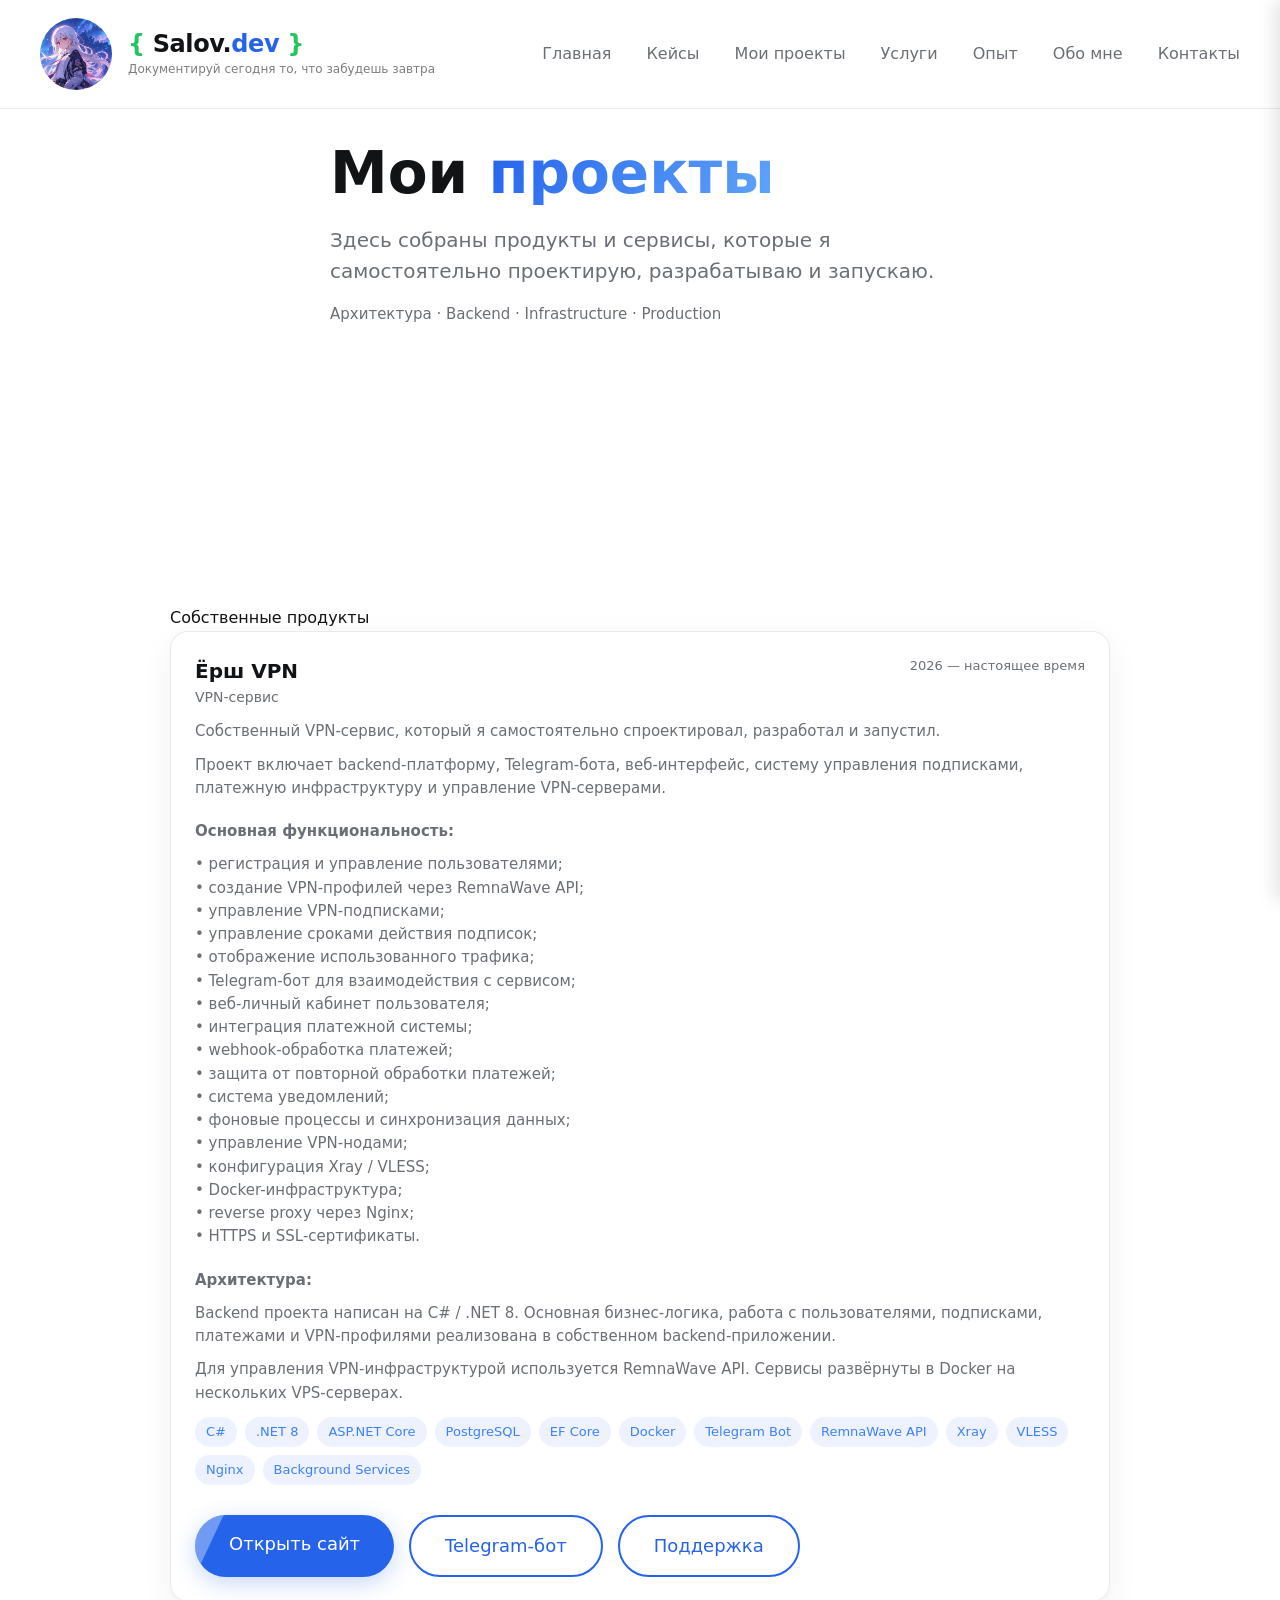
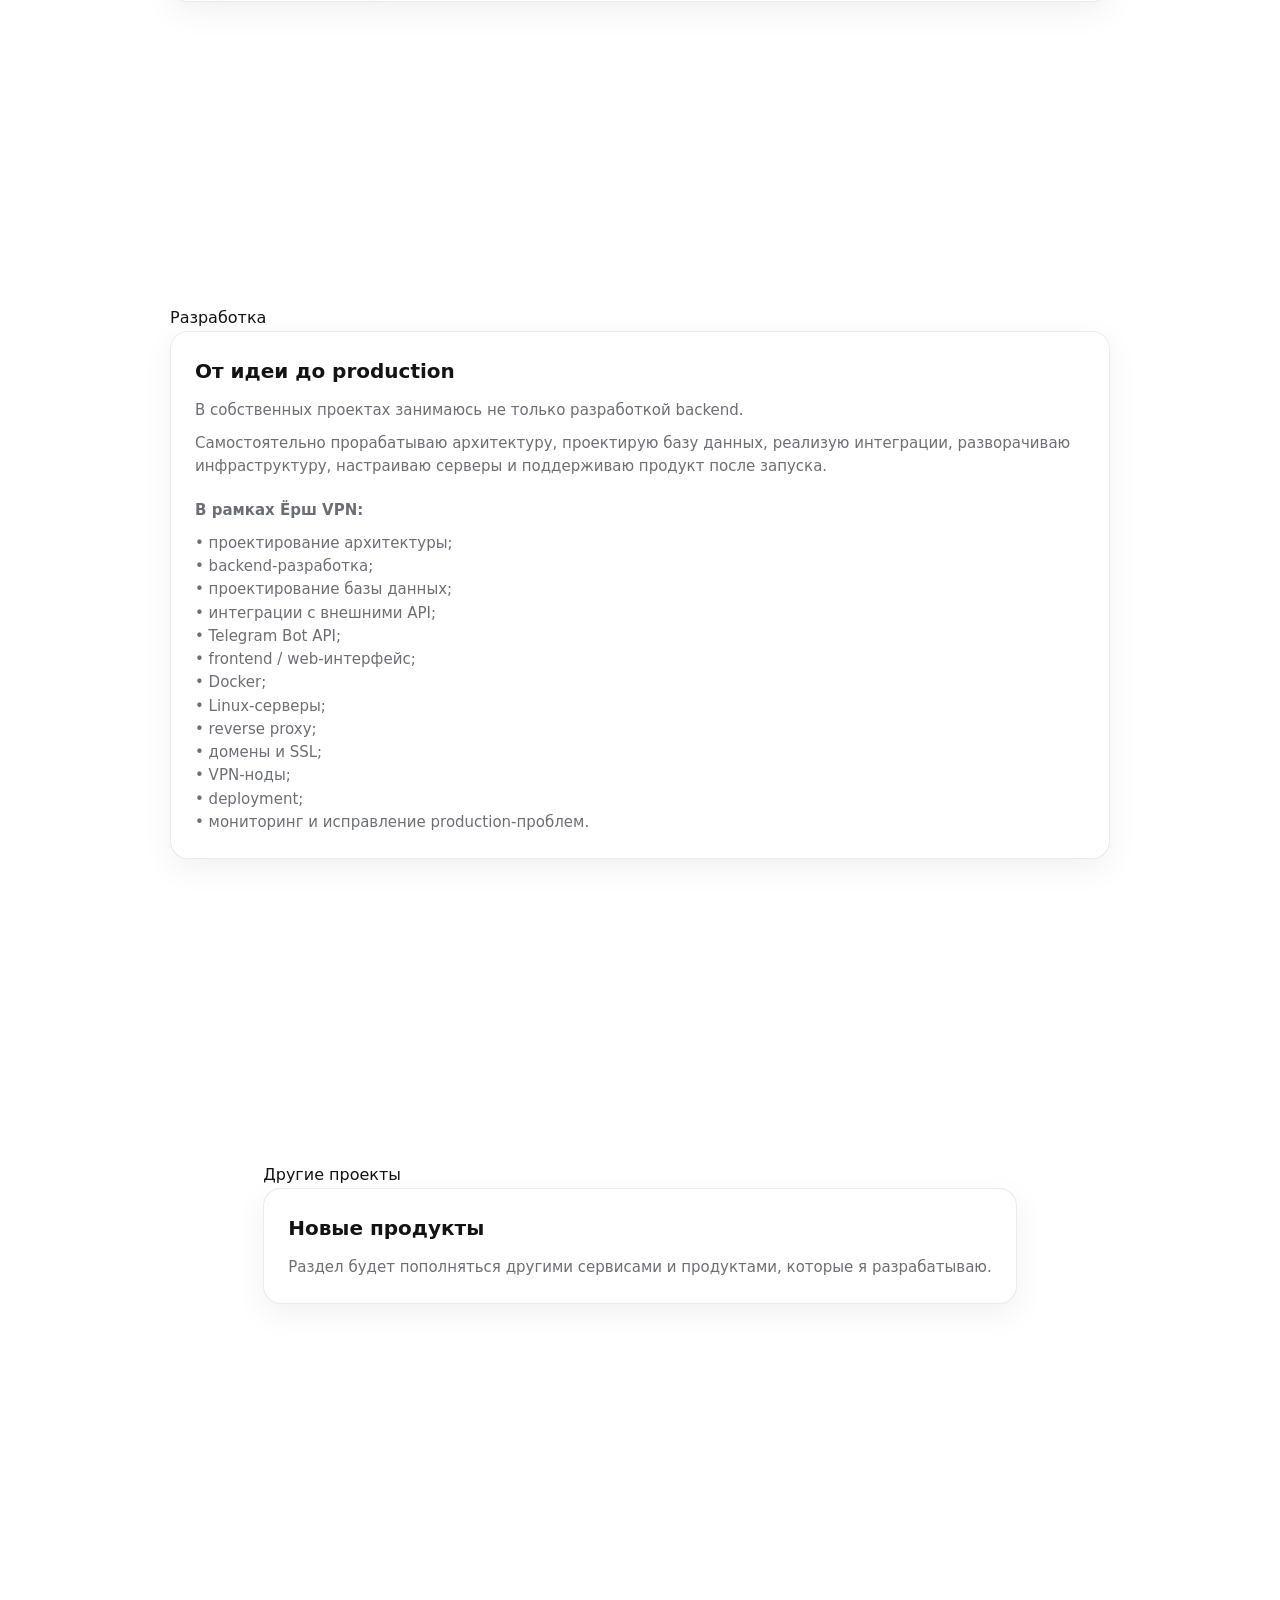
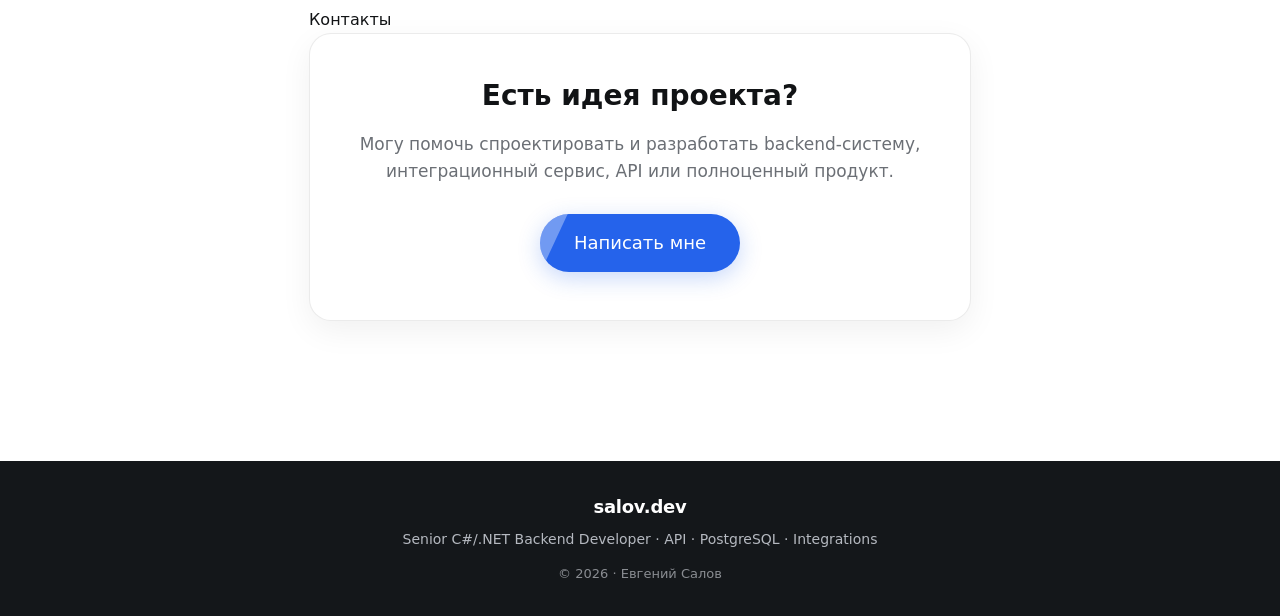
==== projects.html @ 40f36b0e "добавил раздел мои проекты" ====
<!DOCTYPE html>
<html lang="ru">

<head>
    <meta charset="UTF-8">

    <title>Мои проекты — Евгений Салов</title>

    <meta name="viewport"
          content="width=device-width, initial-scale=1">

    <meta name="description"
          content="Собственные проекты Евгения Салова — Senior C#/.NET Backend Developer. Ёрш VPN и другие backend-продукты.">

    <!-- Fonts -->
    <link rel="stylesheet"
          href="https://api.fontshare.com/css?f[]=sohne@1,2,3,4&display=swap">

    <link href="https://fonts.googleapis.com/css2?family=Inter:wght@300;400;500;600&display=swap"
          rel="stylesheet">

    <!-- Existing site styles -->
    <link rel="stylesheet" href="assets/css/style.css">
    <link rel="stylesheet" href="assets/css/logo.css">
</head>

<body>

<header>

    <a href="/" class="brand">

        <img src="assets/img/logo.jpg"
             alt="Salov.dev"
             class="brand-logo">

        <div class="brand-info">

            <span class="brand-name">
                <span class="brand-bracket">{</span>
                Salov.<span class="brand-dev">dev</span>
                <span class="brand-bracket">}</span>
            </span>

            <span class="brand-tagline">
                Документируй сегодня то, что забудешь завтра
            </span>

        </div>

    </a>


    <nav class="nav-desktop">

        <a href="/">Главная</a>

        <a href="/#projects">
            Кейсы
        </a>

        <a href="/projects.html">
            Мои проекты
        </a>

        <a href="/#services">
            Услуги
        </a>

        <a href="/#experience">
            Опыт
        </a>

        <a href="/#about">
            Обо мне
        </a>

        <a href="/#contact">
            Контакты
        </a>

    </nav>


    <div class="burger" id="burger">
        <span></span>
        <span></span>
        <span></span>
    </div>

</header>


<!-- MOBILE MENU -->

<div class="mobile-menu" id="mobileMenu">

    <a href="/">
        Главная
    </a>

    <a href="/#projects">
        Кейсы
    </a>

    <a href="/projects.html">
        Мои проекты
    </a>

    <a href="/#services">
        Услуги
    </a>

    <a href="/#experience">
        Опыт
    </a>

    <a href="/#about">
        Обо мне
    </a>

    <a href="/#contact">
        Контакты
    </a>

</div>

<div class="backdrop" id="backdrop"></div>


<!-- HERO -->

<section class="section">

    <h1>
        Мои
        <span>проекты</span>
    </h1>

    <div class="hero-sub">

        Здесь собраны продукты и сервисы,
        которые я самостоятельно проектирую,
        разрабатываю и запускаю.

    </div>

    <div class="hero-meta">

        Архитектура · Backend · Infrastructure · Production

    </div>

</section>


<!-- PROJECTS -->

<section class="section">

    <div class="section-title">
        Собственные продукты
    </div>


    <!-- YORSH VPN -->

    <div class="card">

        <div class="card-header">

            <div>

                <div class="card-title">
                    Ёрш VPN
                </div>

                <div class="card-subtitle">
                    VPN-сервис
                </div>

            </div>

            <div class="card-meta">
                2026 — настоящее время
            </div>

        </div>


        <div class="card-desc">

            Собственный VPN-сервис,
            который я самостоятельно спроектировал,
            разработал и запустил.

        </div>


        <div class="card-desc"
             style="margin-top: 10px;">

            Проект включает backend-платформу,
            Telegram-бота, веб-интерфейс,
            систему управления подписками,
            платежную инфраструктуру
            и управление VPN-серверами.

        </div>


        <div class="card-desc"
             style="margin-top: 20px;">

            <b>Основная функциональность:</b>

        </div>


        <div class="card-desc"
             style="margin-top: 10px;">

            • регистрация и управление пользователями;<br>

            • создание VPN-профилей через RemnaWave API;<br>

            • управление VPN-подписками;<br>

            • управление сроками действия подписок;<br>

            • отображение использованного трафика;<br>

            • Telegram-бот для взаимодействия с сервисом;<br>

            • веб-личный кабинет пользователя;<br>

            • интеграция платежной системы;<br>

            • webhook-обработка платежей;<br>

            • защита от повторной обработки платежей;<br>

            • система уведомлений;<br>

            • фоновые процессы и синхронизация данных;<br>

            • управление VPN-нодами;<br>

            • конфигурация Xray / VLESS;<br>

            • Docker-инфраструктура;<br>

            • reverse proxy через Nginx;<br>

            • HTTPS и SSL-сертификаты.

        </div>


        <div class="card-desc"
             style="margin-top: 20px;">

            <b>Архитектура:</b>

        </div>


        <div class="card-desc"
             style="margin-top: 10px;">

            Backend проекта написан на C# / .NET 8.

            Основная бизнес-логика,
            работа с пользователями,
            подписками, платежами
            и VPN-профилями реализована
            в собственном backend-приложении.

        </div>


        <div class="card-desc"
             style="margin-top: 10px;">

            Для управления VPN-инфраструктурой
            используется RemnaWave API.

            Сервисы развёрнуты в Docker
            на нескольких VPS-серверах.

        </div>


        <!-- STACK -->

        <div class="tags">

            <div class="tag">
                C#
            </div>

            <div class="tag">
                .NET 8
            </div>

            <div class="tag">
                ASP.NET Core
            </div>

            <div class="tag">
                PostgreSQL
            </div>

            <div class="tag">
                EF Core
            </div>

            <div class="tag">
                Docker
            </div>

            <div class="tag">
                Telegram Bot
            </div>

            <div class="tag">
                RemnaWave API
            </div>

            <div class="tag">
                Xray
            </div>

            <div class="tag">
                VLESS
            </div>

            <div class="tag">
                Nginx
            </div>

            <div class="tag">
                Background Services
            </div>

        </div>


        <!-- LINKS -->

        <div style="
            display: flex;
            gap: 15px;
            flex-wrap: wrap;
            margin-top: 30px;
        ">

            <a href="https://yorshvpn.ru"
               target="_blank"
               rel="noopener noreferrer"
               class="animated-btn">

                Открыть сайт

            </a>


            <a href="https://t.me/yorshvpn_bot"
               target="_blank"
               rel="noopener noreferrer"
               class="btn-outline">

                Telegram-бот

            </a>


            <a href="https://t.me/yorshvpnSupport"
               target="_blank"
               rel="noopener noreferrer"
               class="btn-outline">

                Поддержка

            </a>

        </div>

    </div>

</section>


<!-- DEVELOPMENT -->

<section class="section">

    <div class="section-title">
        Разработка
    </div>


    <div class="card">

        <div class="card-title">
            От идеи до production
        </div>


        <div class="card-desc">

            В собственных проектах занимаюсь
            не только разработкой backend.

        </div>


        <div class="card-desc"
             style="margin-top: 10px;">

            Самостоятельно прорабатываю архитектуру,
            проектирую базу данных,
            реализую интеграции,
            разворачиваю инфраструктуру,
            настраиваю серверы
            и поддерживаю продукт после запуска.

        </div>


        <div class="card-desc"
             style="margin-top: 20px;">

            <b>В рамках Ёрш VPN:</b>

        </div>


        <div class="card-desc"
             style="margin-top: 10px;">

            • проектирование архитектуры;<br>

            • backend-разработка;<br>

            • проектирование базы данных;<br>

            • интеграции с внешними API;<br>

            • Telegram Bot API;<br>

            • frontend / web-интерфейс;<br>

            • Docker;<br>

            • Linux-серверы;<br>

            • reverse proxy;<br>

            • домены и SSL;<br>

            • VPN-ноды;<br>

            • deployment;<br>

            • мониторинг и исправление production-проблем.

        </div>

    </div>

</section>


<!-- OTHER PROJECTS -->

<section class="section">

    <div class="section-title">
        Другие проекты
    </div>


    <div class="card">

        <div class="card-title">
            Новые продукты
        </div>


        <div class="card-desc">

            Раздел будет пополняться другими
            сервисами и продуктами,
            которые я разрабатываю.

        </div>

    </div>

</section>


<!-- CONTACT -->

<section class="section">

    <div class="section-title">
        Контакты
    </div>


    <div class="contact-card">

        <h2 class="contact-title">
            Есть идея проекта?
        </h2>


        <p class="contact-text">

            Могу помочь спроектировать
            и разработать backend-систему,
            интеграционный сервис,
            API или полноценный продукт.

        </p>


        <a href="https://t.me/salov_ev"
           target="_blank"
           rel="noopener noreferrer"
           class="contact-btn animated-btn">

            Написать мне

        </a>

    </div>

</section>


<!-- FOOTER -->

<footer class="footer">

    <div class="footer-inner">

        <div class="footer-logo">
            salov.dev
        </div>


        <div class="footer-sub">

            Senior C#/.NET Backend Developer ·
            API · PostgreSQL · Integrations

        </div>


        <div class="footer-copy">
            © 2026 · Евгений Салов
        </div>

    </div>

</footer>


<script src="assets/js/script.js"></script>

</body>

</html>
---- assets/css/style.css ----
:root {
    --bg: #ffffff;
    --text: #111315;
    --sub: #6b6f75;
    --accent: #2563eb;
    --border: rgba(0,0,0,0.08);
    --radius: 18px;
    --shadow: 0 10px 32px rgba(0,0,0,0.06);
    --font-main: 'Söhne', system-ui, sans-serif;
    --font-alt: 'Inter', system-ui, sans-serif;
}

* { margin: 0; padding: 0; box-sizing: border-box; }

body {
    background: var(--bg);
    color: var(--text);
    font-family: var(--font-main);

    overflow-x: hidden;

    line-height: 1.55;

    min-height: 100vh;

    display: flex;
    flex-direction: column;
}

main {
    flex: 1;
}
/* ================= HEADER ================= */
header {
    position: fixed;
    top: 0;
    width: 100%;
    padding: 18px 40px;
    background: rgba(255,255,255,0.7);
    backdrop-filter: blur(16px);
    border-bottom: 1px solid var(--border);
    display: flex;
    justify-content: space-between;
    align-items: center;
    z-index: 200;
}

.logo {
    font-weight: 600;
    font-size: 18px;
}

.nav-desktop a {
    margin-left: 30px;
    color: var(--sub);
    text-decoration: none;
    font-size: 16px;
    transition: .2s;
}

.nav-desktop a:hover { color: var(--accent); }
.nav-desktop a:active { transform: scale(0.95); }

/* ================= BURGER ================= */
.burger {
    width: 32px;
    height: 22px;
    display: none;
    flex-direction: column;
    justify-content: space-between;
    cursor: pointer;
}

.burger span {
    height: 3px;
    background: #111;
    border-radius: 4px;
    transition: 0.3s;
}

@media (max-width: 600px) {
    .burger { display: flex; }
    .nav-desktop { display: none; }
}

.burger.active span:nth-child(1) {
    transform: translateY(9px) rotate(45deg);
}
.burger.active span:nth-child(2) {
    opacity: 0;
}
.burger.active span:nth-child(3) {
    transform: translateY(-9px) rotate(-45deg);
}

/* ================= MOBILE MENU ================= */
.mobile-menu {
    position: fixed;
    top: 0;
    right: -260px;
    width: 260px;
    height: 100vh;
    background: #ffffff;
    box-shadow: -4px 0 18px rgba(0,0,0,0.12);
    padding: 100px 20px;
    display: flex;
    flex-direction: column;
    gap: 26px;
    transition: right 0.35s ease;
    z-index: 300;
}

.mobile-menu.open { right: 0; }

.mobile-menu a {
    font-size: 20px;
    color: #111;
    padding: 10px 6px;
    border-radius: 10px;
    text-decoration: none;
    transition: 0.25s;
}

.mobile-menu a:hover {
    background: rgba(37, 99, 235, 0.08);
    transform: translateX(4px);
    color: var(--accent);
}

/* ================= BACKDROP ================= */
.backdrop {
    position: fixed;
    inset: 0;
    background: rgba(0,0,0,0.18);
    opacity: 0;
    visibility: hidden;
    transition: .3s;
    z-index: 250;
}
.backdrop.show {
    opacity: 1;
    visibility: visible;
}

/* ================= SECTIONS ================= */
.section {
    padding: 140px 20px;
    max-width: 980px;
    margin: 0 auto;
    opacity: 0;
    transform: translateY(40px);
    transition: opacity .7s ease, transform .7s ease;
}

.section.show {
    opacity: 1;
    transform: translateY(0);
}

/* ================= HERO ================= */
h1 {
    font-size: 58px;
    line-height: 1.15;
    font-weight: 600;
}

h1 span {
    background: linear-gradient(120deg, #2563eb, #60a5fa);
    -webkit-background-clip: text;
    color: transparent;
}

.hero-sub {
    margin-top: 18px;
    max-width: 620px;
    font-size: 20px;
    color: var(--sub);
}

.hero-meta {
    margin-top: 16px;
    font-size: 15px;
    color: var(--sub);
}

/* ================= HERO BUTTONS ================= */
.hero-buttons {
    margin-top: 32px;
    display: flex;
    gap: 14px;
}

.btn-primary {
    padding: 15px 34px;
    background: var(--accent);
    color: white;
    border-radius: 999px;
    text-decoration: none;
    font-size: 18px;
    box-shadow: 0 6px 22px rgba(37,99,235,0.25);
}

.btn-outline {
    padding: 15px 34px;
    border-radius: 999px;
    border: 2px solid var(--accent);
    color: var(--accent);
    font-size: 18px;
    text-decoration: none;
    transition: .25s;
}

.btn-outline:hover {
    background: var(--accent);
    color: #fff;
}

/* ================= CARDS ================= */
.card {
    background: white;
    border: 1px solid var(--border);
    padding: 24px;
    border-radius: var(--radius);
    box-shadow: var(--shadow);
    margin-bottom: 24px;
    opacity: 0;
    transform: translateY(18px);
    transition: .7s;
}

.card.show {
    opacity: 1;
    transform: translateY(0);
}

.card-header {
    display: flex;
    justify-content: space-between;
    margin-bottom: 8px;
}

.card-title { font-size: 20px; font-weight: 600; }
.card-subtitle { font-size: 14px; color: var(--sub); }
.card-meta { font-size: 13px; color: var(--sub); }
.card-desc { font-size: 15px; color: var(--sub); margin-top: 12px; }

.tags {
    display: flex;
    flex-wrap: wrap;
    gap: 8px;
    margin-top: 12px;
}

.tag {
    background: #eef2ff;
    color: #3b82f6;
    padding: 5px 11px;
    border-radius: 999px;
    font-size: 13px;
}

/* ================= SERVICES ================= */
.services-title {
    font-size: 32px;
    font-weight: 600;
    margin: 20px 0 18px;
    max-width: 680px;
}

.services-text {
    font-size: 18px;
    color: var(--sub);
    max-width: 720px;
    margin-bottom: 32px;
}

.services-btn { margin-top: 24px; }

/* ================= ABOUT SECTION ================= */

.about-card {
    margin-top: 40px;
    background: #fff;
    border: 1px solid var(--border);
    border-radius: 22px;
    padding: 40px;
    display: flex;
    align-items: center;
    gap: 40px;
    box-shadow: var(--shadow);
    max-width: 900px;
    margin-left: auto;
    margin-right: auto;
}

.about-photo-card {
    width: 230px;
    height: 230px;
    border-radius: 20px;
    object-fit: cover;
    box-shadow: 0 10px 30px rgba(0,0,0,0.12);
}

.about-info {
    flex: 1;
}

.about-info h2 {
    font-size: 28px;
    font-weight: 600;
    margin-bottom: 18px;
}

.about-info p {
    font-size: 17px;
    color: var(--sub);
    margin-bottom: 16px;
    line-height: 1.7;
}

/* кнопка */
.about-info .btn-primary {
    margin-top: 10px;
    display: inline-block;
    padding: 14px 32px;
    border-radius: 999px;
    text-decoration: none;
}

/* ============= ADAPTIVE ============= */

@media (max-width: 800px) {
    .about-card {
        flex-direction: column;
        text-align: center;
        padding: 30px;
    }

    .about-photo-card {
        width: 200px;
        height: 200px;
    }

    .about-info h2 {
        font-size: 24px;
    }

    .about-info p {
        font-size: 15px;
    }
}

/* ================= CONTACT CARD ================= */
.contact-card {
    background: #fff;
    border: 1px solid var(--border);
    border-radius: 22px;
    padding: 40px;
    box-shadow: var(--shadow);
    max-width: 780px;
    margin: 0 auto;
    text-align: center;
}

.contact-title {
    font-size: 28px;
    font-weight: 600;
}

.contact-text {
    max-width: 580px;
    margin: 14px auto 30px;
    color: var(--sub);
    font-size: 17px;
    line-height: 1.55;
}

/* CONTACT LINKS */
.contact-links {
    display: flex;
    justify-content: center;
    gap: 22px;
    flex-wrap: wrap;
    margin-bottom: 28px;
}

.contact-item {
    display: flex;
    align-items: center;
    gap: 10px;
    padding: 12px 20px;
    background: #f8f9ff;
    border-radius: 14px;
    text-decoration: none;
    color: var(--accent);
    font-size: 17px;
    transition: 0.25s ease;
}

.contact-item:hover {
    background: #e6ecff;
    transform: translateY(-3px);
}

.contact-item svg {
    width: 22px;
    height: 22px;
    fill: var(--accent);
}

/* MOBILE */
@media (max-width: 600px) {
    .contact-card { padding: 26px; }
    .contact-title { font-size: 22px; }
    .contact-item { width: 100%; justify-content: center; }
}

/* ================= ANIMATED CONTACT BUTTON ================= */

.animated-btn {
    position: relative;
    display: inline-block;
    padding: 15px 34px;
    border-radius: 999px;
    font-size: 18px;
    text-decoration: none;
    color: #fff;
    background: var(--accent);
    box-shadow: 0 6px 22px rgba(37,99,235,0.25);
    overflow: hidden;
    transition: transform .25s ease, box-shadow .25s ease;
    z-index: 1;
}

/* мягкий градиент-перелив */
.animated-btn::before {
    content: "";
    position: absolute;
    inset: 0;
    background: linear-gradient(120deg, #3b82f6, #60a5fa);
    opacity: 0;
    transition: opacity .35s ease;
    z-index: -1;
}

.animated-btn:hover::before {
    opacity: 1;
}

/* Hover эффект */
.animated-btn:hover {
    transform: translateY(-3px);
    box-shadow: 0 12px 32px rgba(37, 99, 235, 0.35);
}

/* Active эффект */
.animated-btn:active {
    transform: scale(0.95);
}

/* Белый блик */
.animated-btn::after {
    content: "";
    position: absolute;
    top: 50%;
    left: -35%;
    width: 40%;
    height: 200%;
    background: rgba(255,255,255,0.35);
    transform: translateY(-50%) rotate(25deg);
    transition: left .55s ease;
    pointer-events: none;
}

.animated-btn:hover::after {
    left: 130%;
}


/* ================= FOOTER ================= */
.footer {
    background: #14171A;
    padding: 32px 20px;

    margin-top: auto;

    color: #e5e7eb;
}

.footer-inner {
    max-width: 900px;
    margin: 0 auto;
    text-align: center;
}

.footer-logo {
    font-size: 18px;
    font-weight: 600;
    letter-spacing: -0.015em;
    color: #ffffff;
}

.footer-sub {
    margin-top: 8px;
    font-size: 14px;
    color: #b5b9c0;
}

.footer-copy {
    margin-top: 14px;
    font-size: 13px;
    color: #8a8d92;
}

/* mobile */
@media (max-width: 600px) {
    .footer {
        padding: 28px 16px;
    }
    .footer-logo {
        font-size: 17px;
    }
    .footer-sub {
        font-size: 13px;
    }
}
---- assets/css/logo.css ----
/* =========================
   Logo
   ========================= */

.brand {
    display: flex;
    align-items: center;
    gap: 16px;

    color: inherit;
    text-decoration: none;
}

.brand-logo {
    width: 72px;
    height: 72px;

    display: block;
    flex-shrink: 0;

    border-radius: 50%;
    object-fit: cover;
}

.brand-info {
    display: flex;
    flex-direction: column;
    gap: 5px;
}

.brand-name {
    font-size: 24px;
    font-weight: 600;
    line-height: 1.1;
    letter-spacing: -0.4px;
}

.brand-tagline {
    font-size: 12px;
    font-weight: 400;
    line-height: 1.3;

    opacity: 0.55;
    white-space: nowrap;
}

.brand-name .brand-dev {
    color: #2563eb;
}

.brand-bracket {
    color: #22c55e;
}

.brand-dev {
    color: #2563eb;
}

@media (max-width: 600px) {
    .brand-tagline {
        display: none;
    }
}
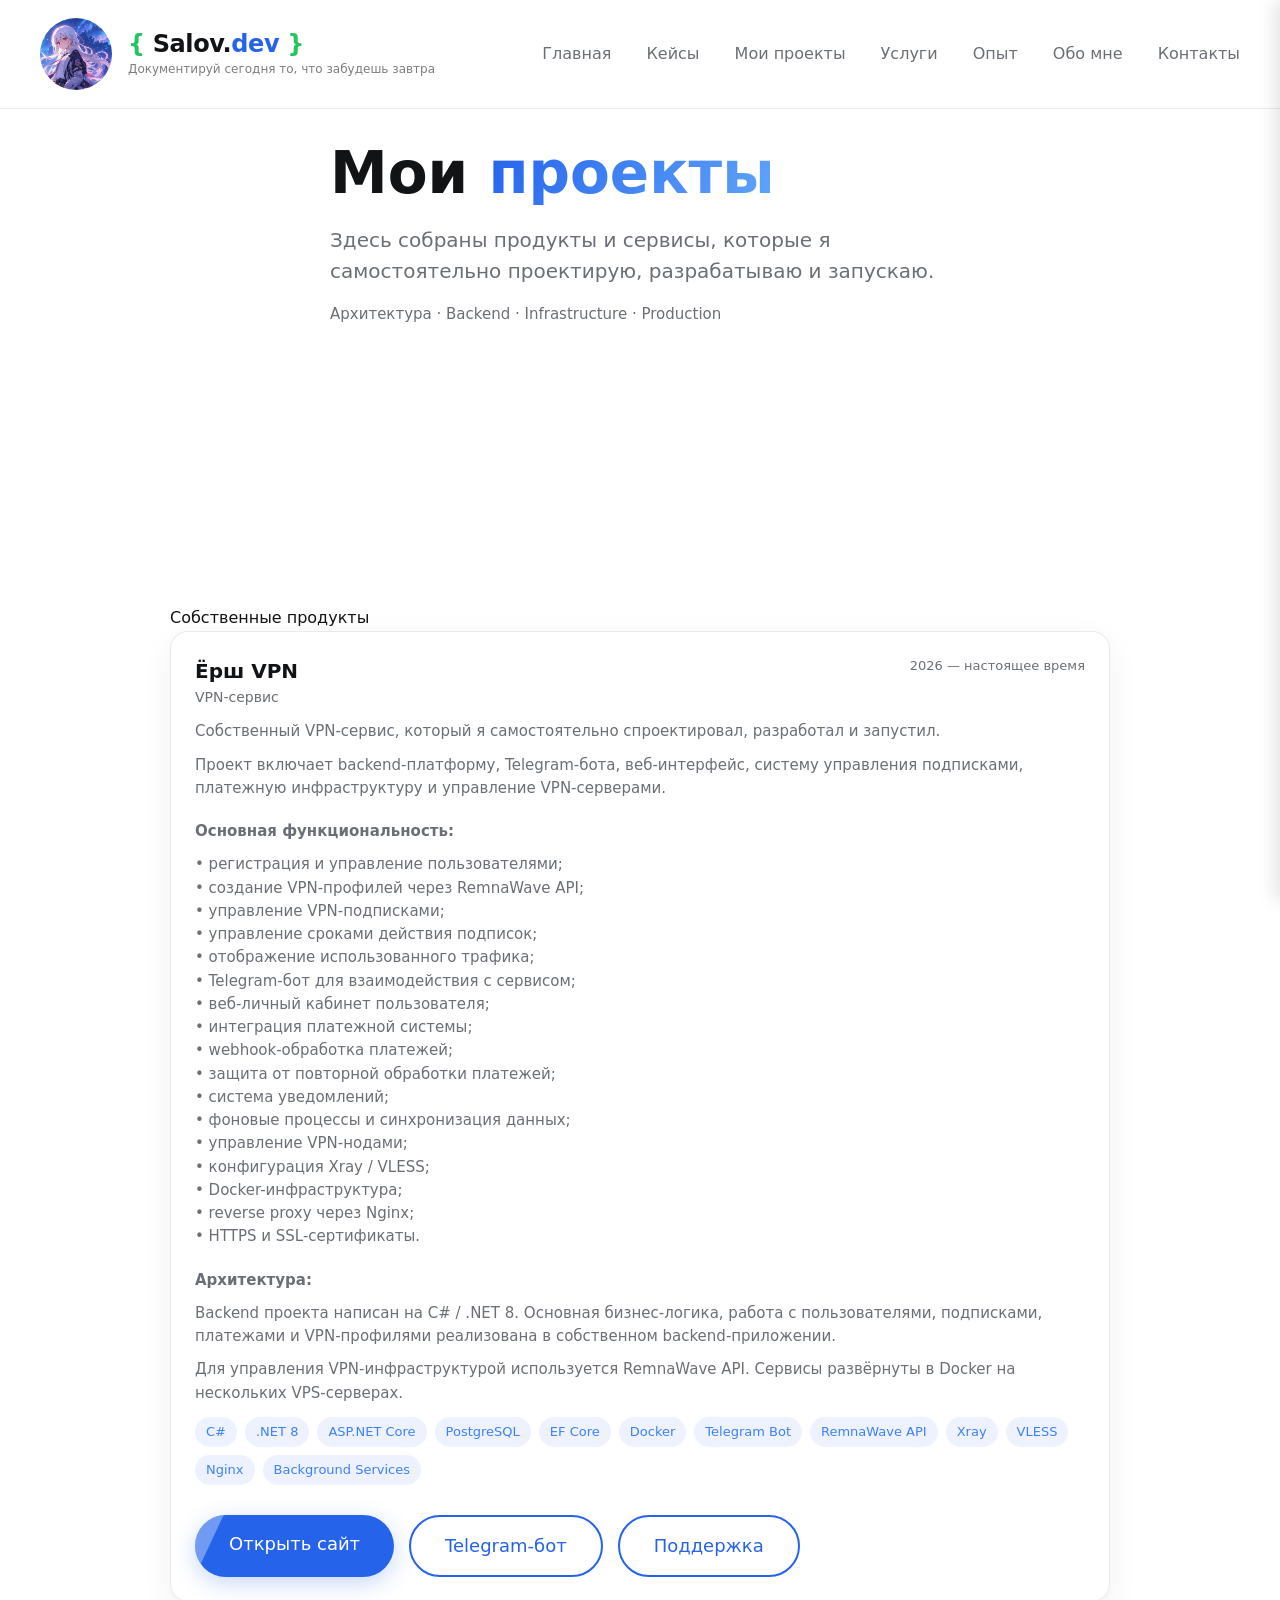
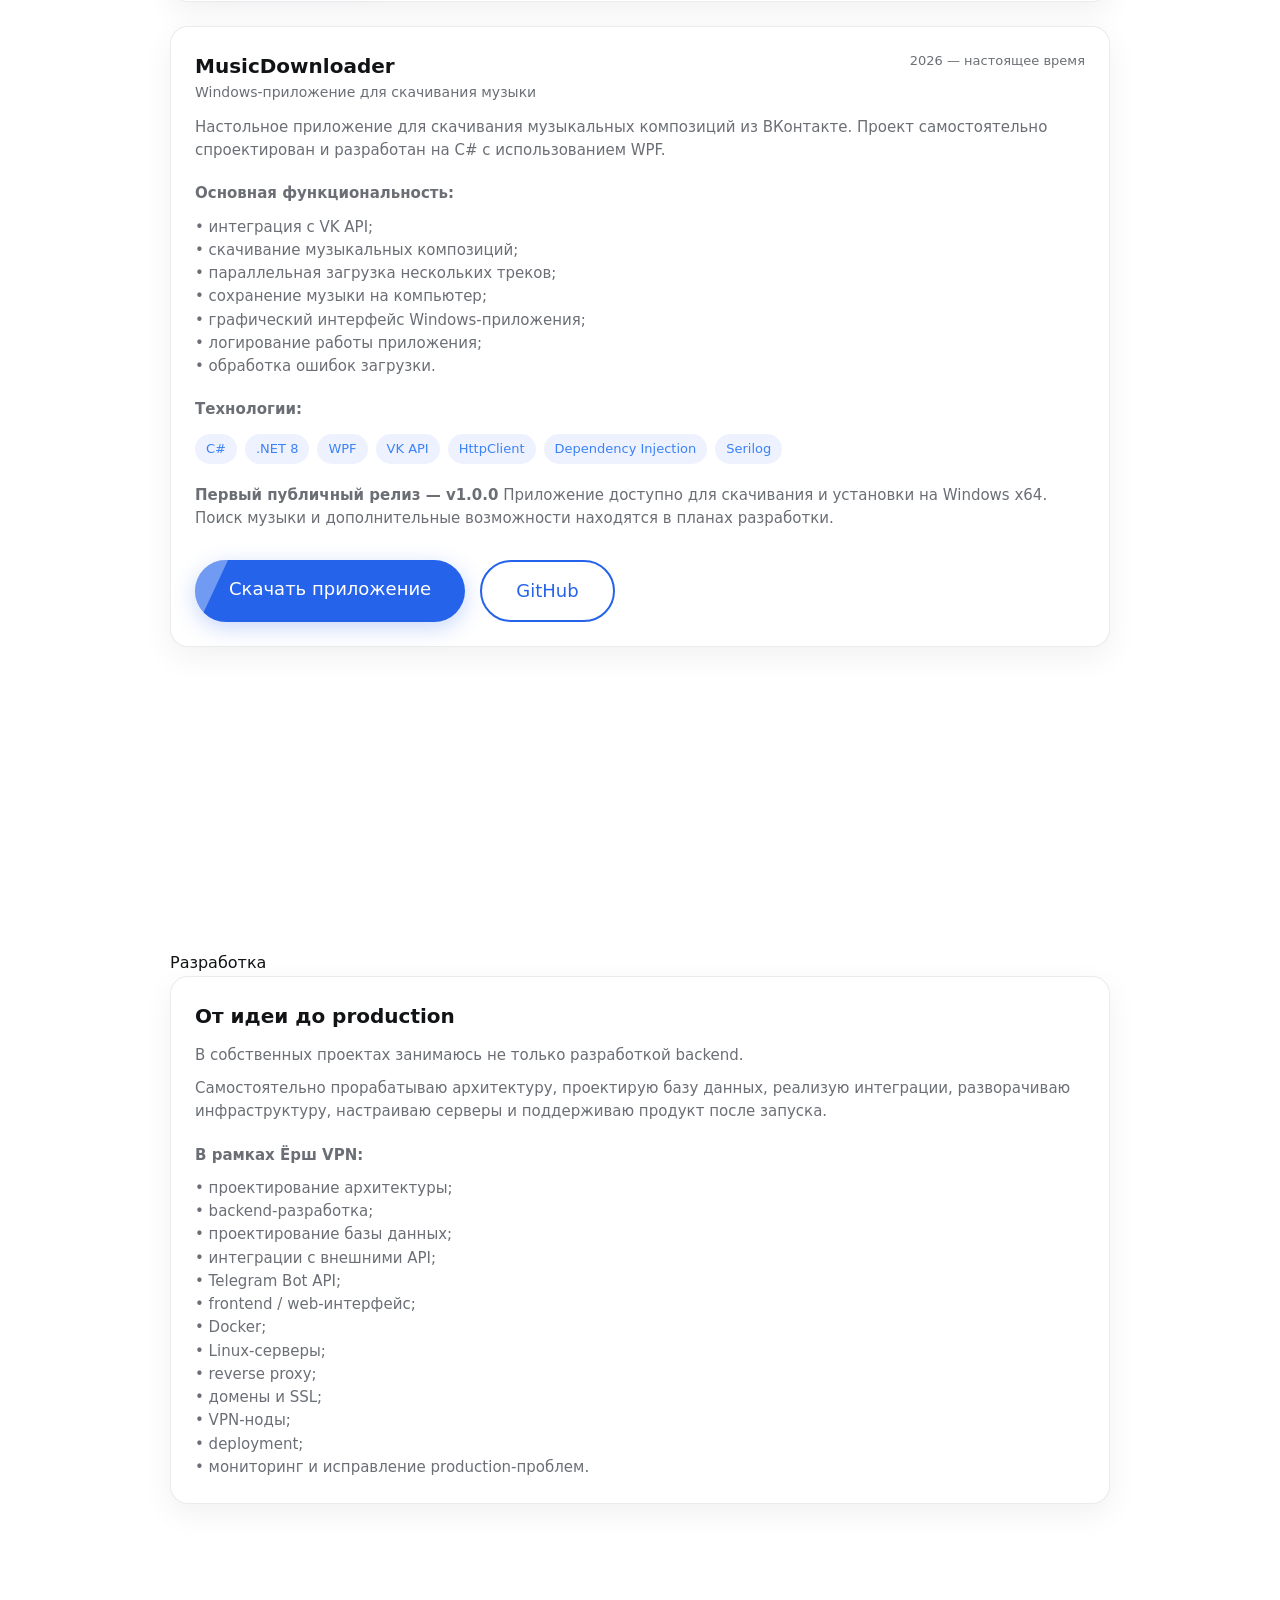
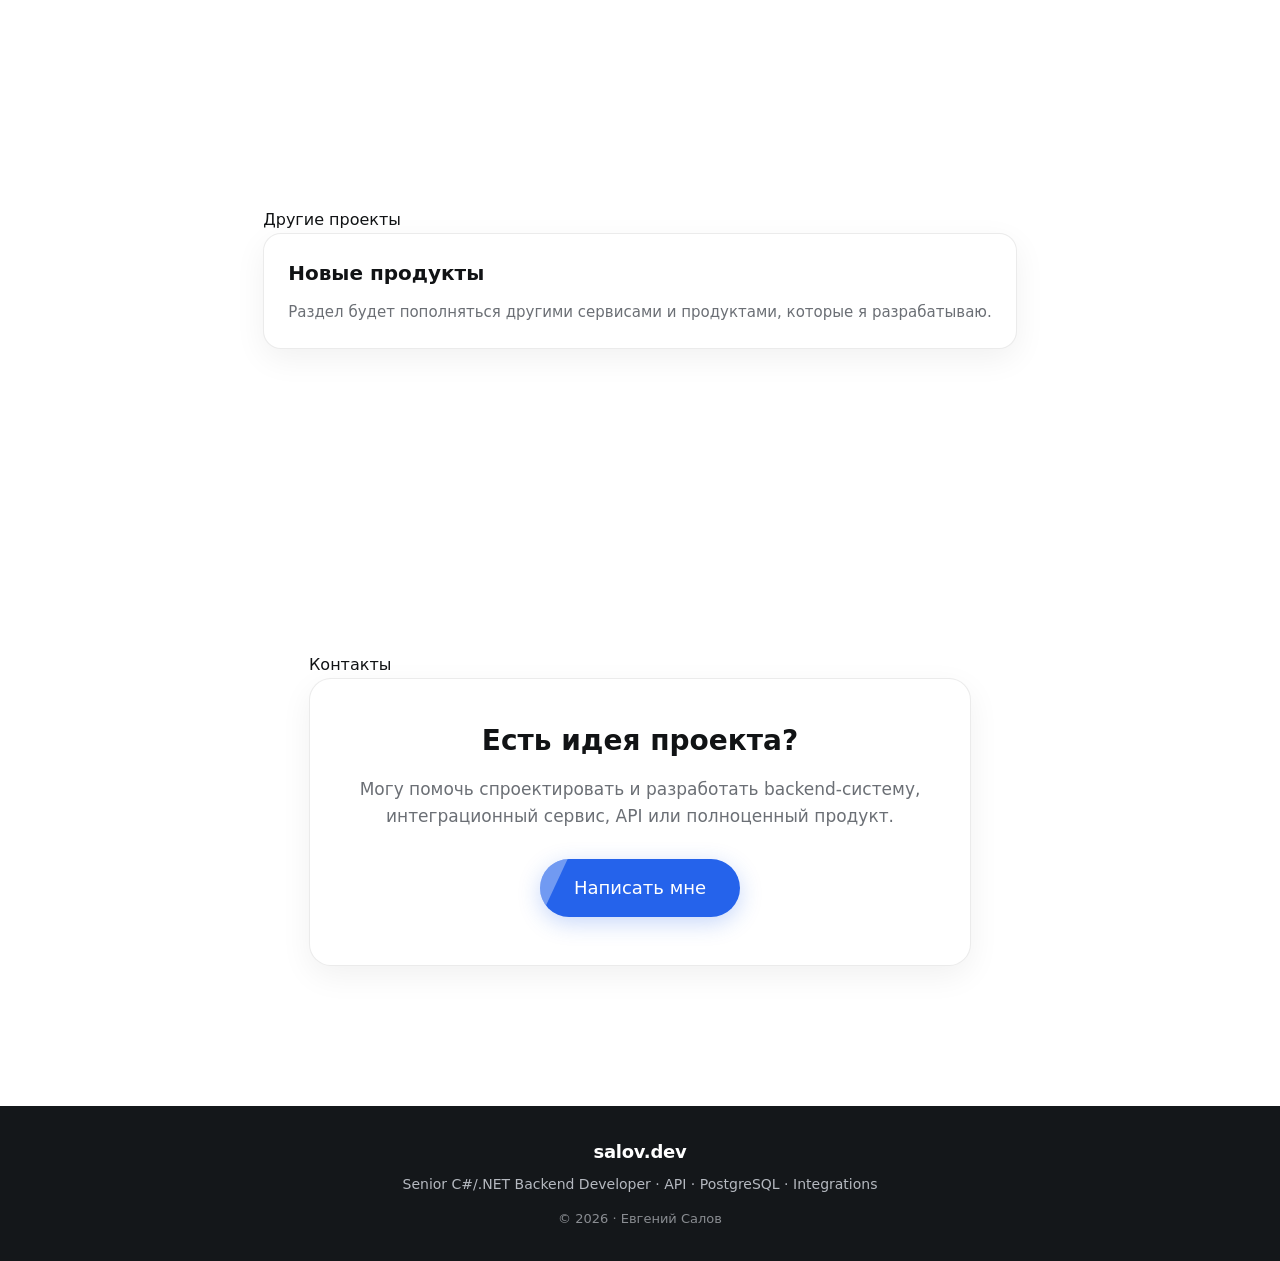
==== commit 6335bccb: "ref" ====
--- a/projects.html
+++ b/projects.html
@@ -388,6 +388,139 @@
 
     </div>
 
+    
+<!-- MUSIC DOWNLOADER -->
+
+<div class="card">
+
+    <div class="card-header">
+
+        <div>
+
+            <div class="card-title">
+                MusicDownloader
+            </div>
+
+            <div class="card-subtitle">
+                Windows-приложение для скачивания музыки
+            </div>
+
+        </div>
+
+        <div class="card-meta">
+            2026 — настоящее время
+        </div>
+
+    </div>
+
+
+    <div class="card-desc">
+
+        Настольное приложение для скачивания музыкальных
+        композиций из ВКонтакте.
+
+        Проект самостоятельно спроектирован и разработан
+        на C# с использованием WPF.
+
+    </div>
+
+
+    <div class="card-desc" style="margin-top: 20px;">
+
+        <b>Основная функциональность:</b>
+
+    </div>
+
+
+    <div class="card-desc" style="margin-top: 10px;">
+
+        • интеграция с VK API;<br>
+
+        • скачивание музыкальных композиций;<br>
+
+        • параллельная загрузка нескольких треков;<br>
+
+        • сохранение музыки на компьютер;<br>
+
+        • графический интерфейс Windows-приложения;<br>
+
+        • логирование работы приложения;<br>
+
+        • обработка ошибок загрузки.
+
+    </div>
+
+
+    <div class="card-desc" style="margin-top: 20px;">
+
+        <b>Технологии:</b>
+
+    </div>
+
+
+    <div class="tags">
+
+        <div class="tag">C#</div>
+
+        <div class="tag">.NET 8</div>
+
+        <div class="tag">WPF</div>
+
+        <div class="tag">VK API</div>
+
+        <div class="tag">HttpClient</div>
+
+        <div class="tag">Dependency Injection</div>
+
+        <div class="tag">Serilog</div>
+
+    </div>
+
+
+    <div class="card-desc" style="margin-top: 20px;">
+
+        <b>Первый публичный релиз — v1.0.0</b>
+
+        Приложение доступно для скачивания и установки
+        на Windows x64.
+
+        Поиск музыки и дополнительные возможности
+        находятся в планах разработки.
+
+    </div>
+
+
+    <div style="
+        display: flex;
+        gap: 15px;
+        flex-wrap: wrap;
+        margin-top: 30px;
+    ">
+
+        <a href="https://github.com/Salov-it/MusicDownloader/releases/tag/v1.0.0"
+           target="_blank"
+           rel="noopener noreferrer"
+           class="animated-btn">
+
+            Скачать приложение
+
+        </a>
+
+
+        <a href="https://github.com/Salov-it/MusicDownloader"
+           target="_blank"
+           rel="noopener noreferrer"
+           class="btn-outline">
+
+            GitHub
+
+        </a>
+
+    </div>
+
+</div>
+
+
 </section>
 
 
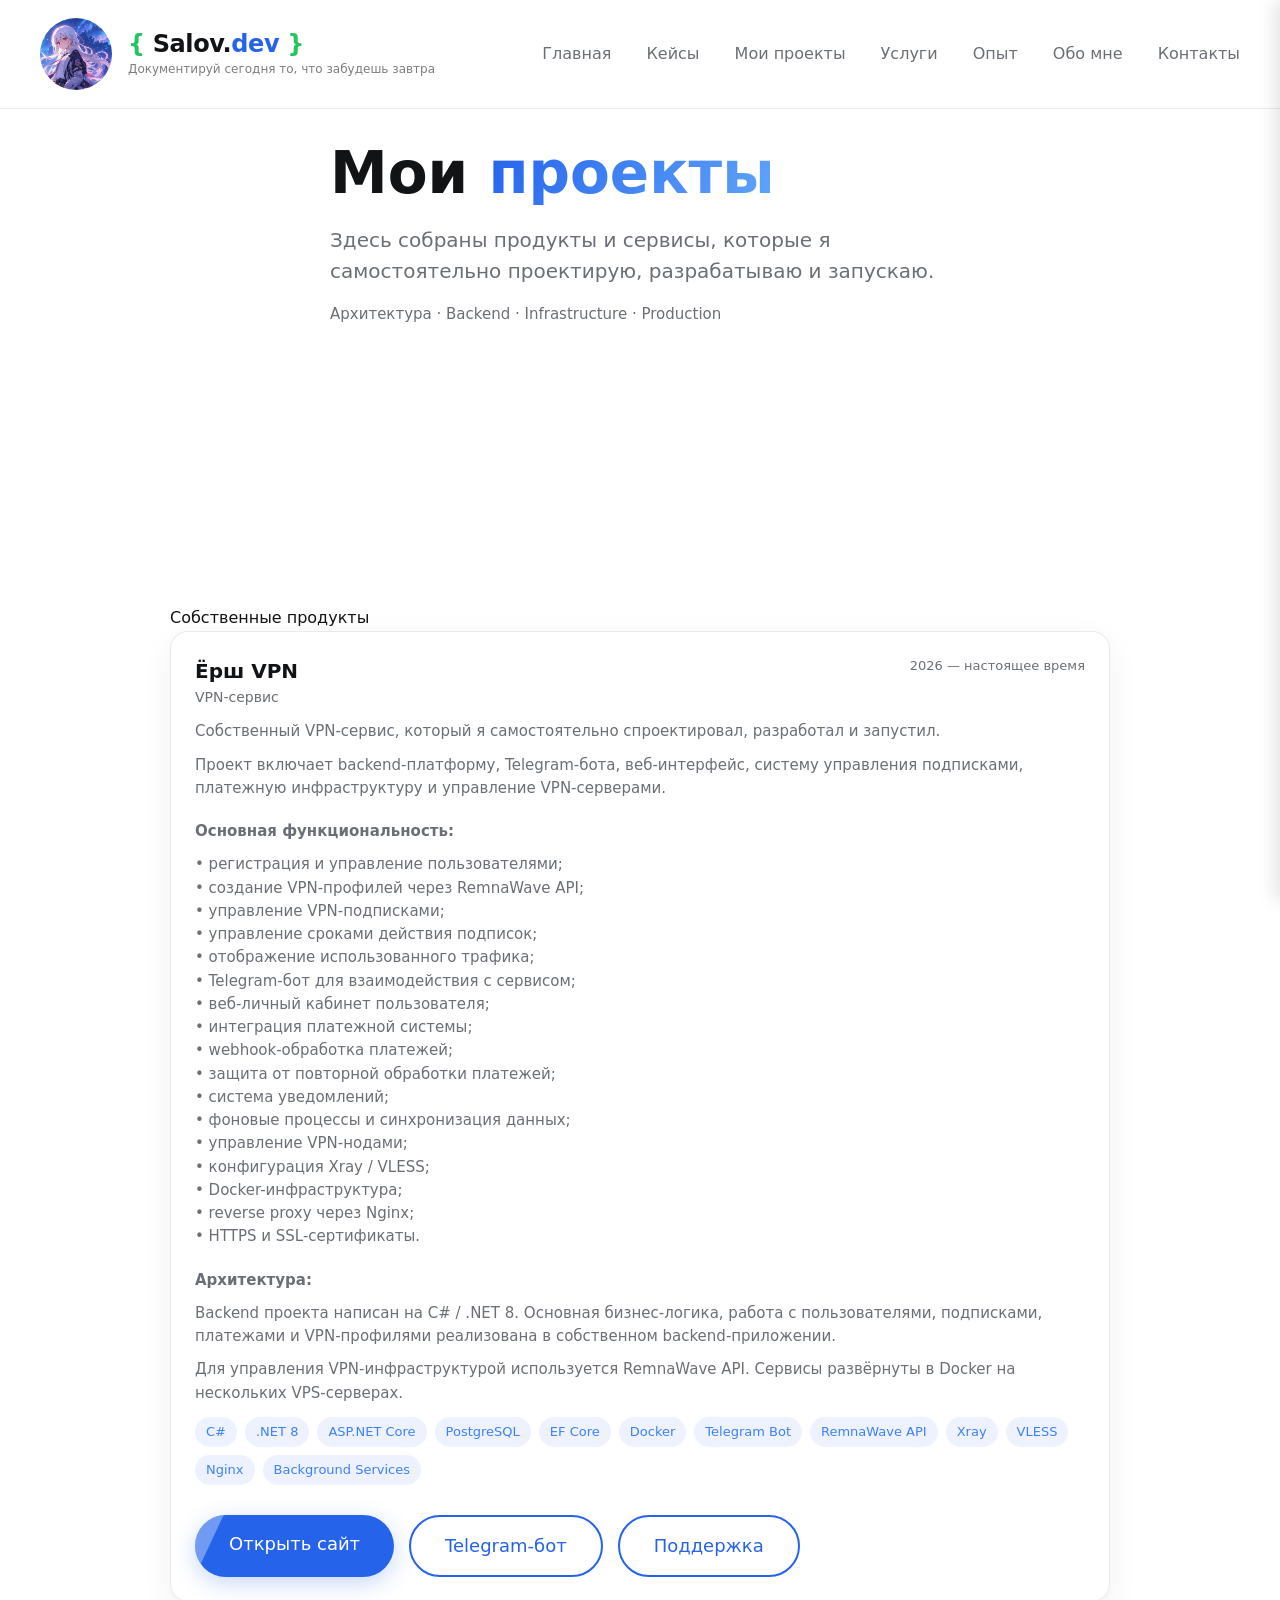
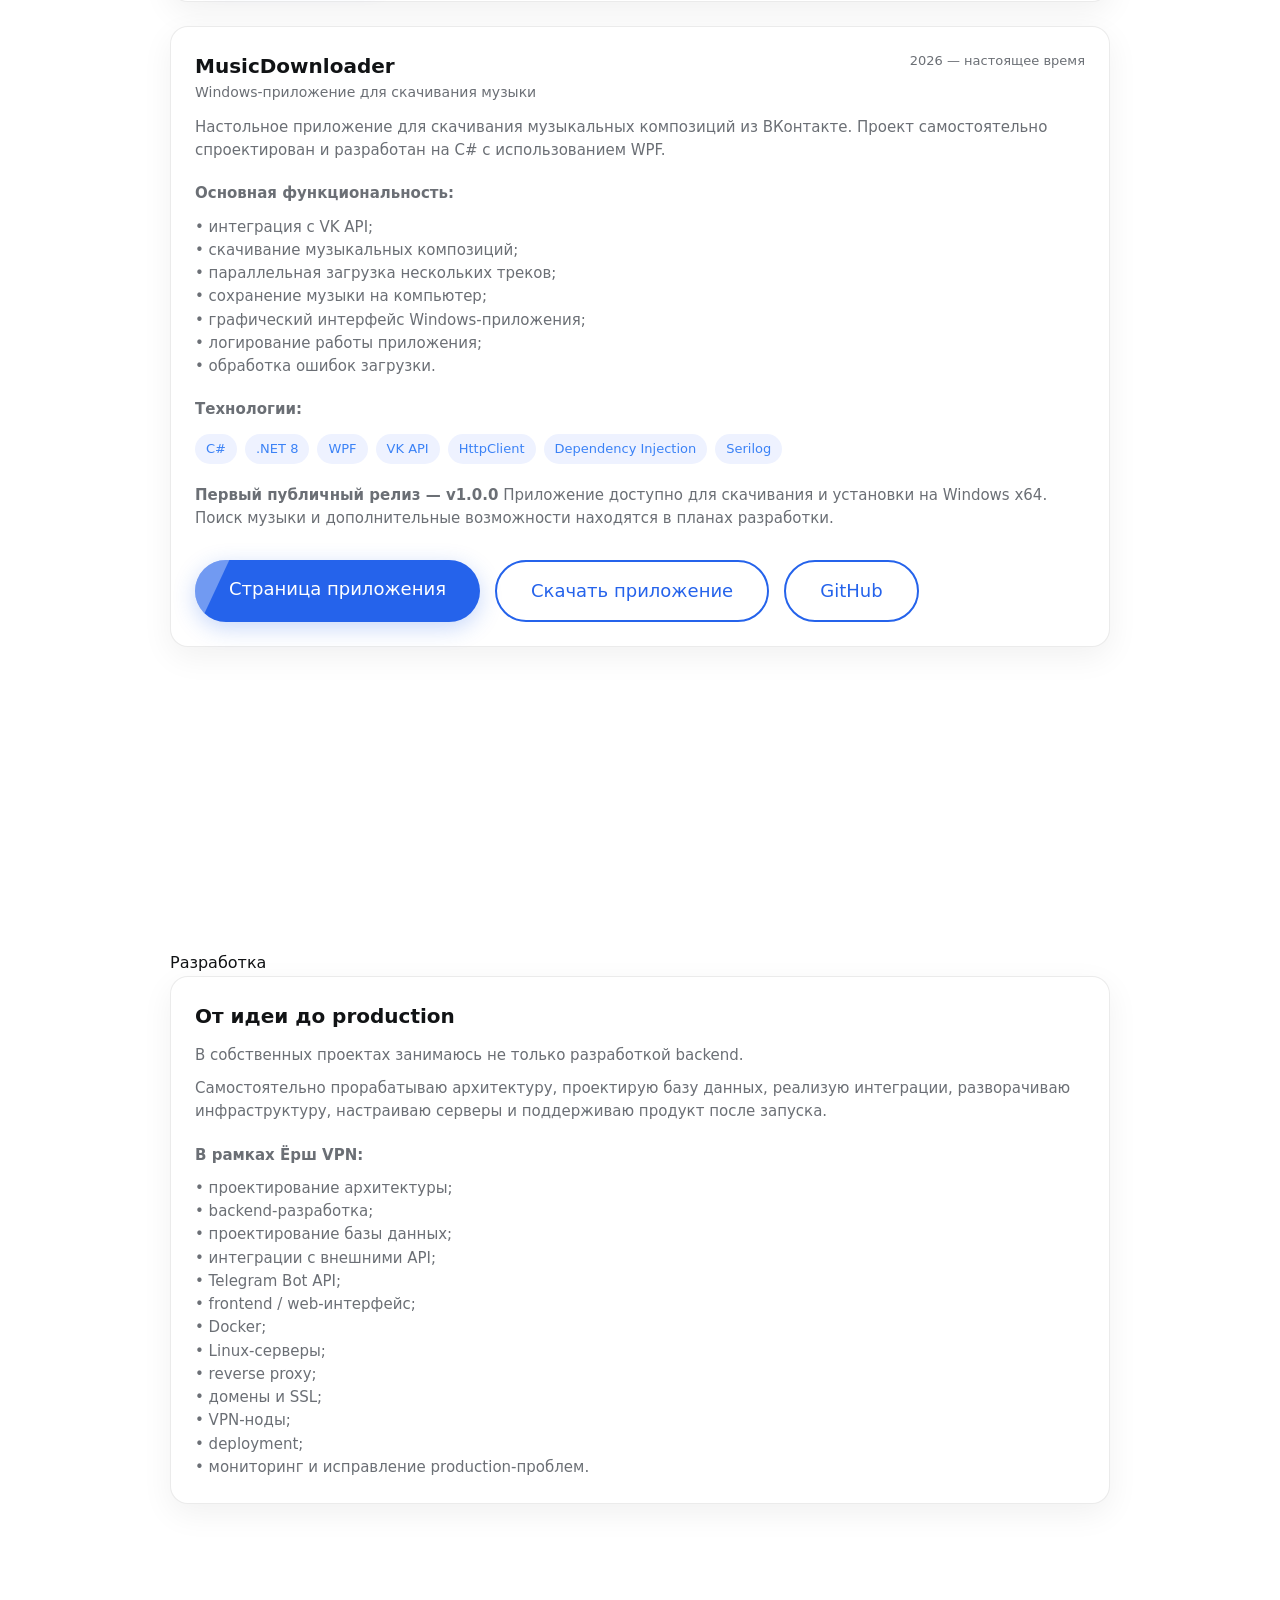
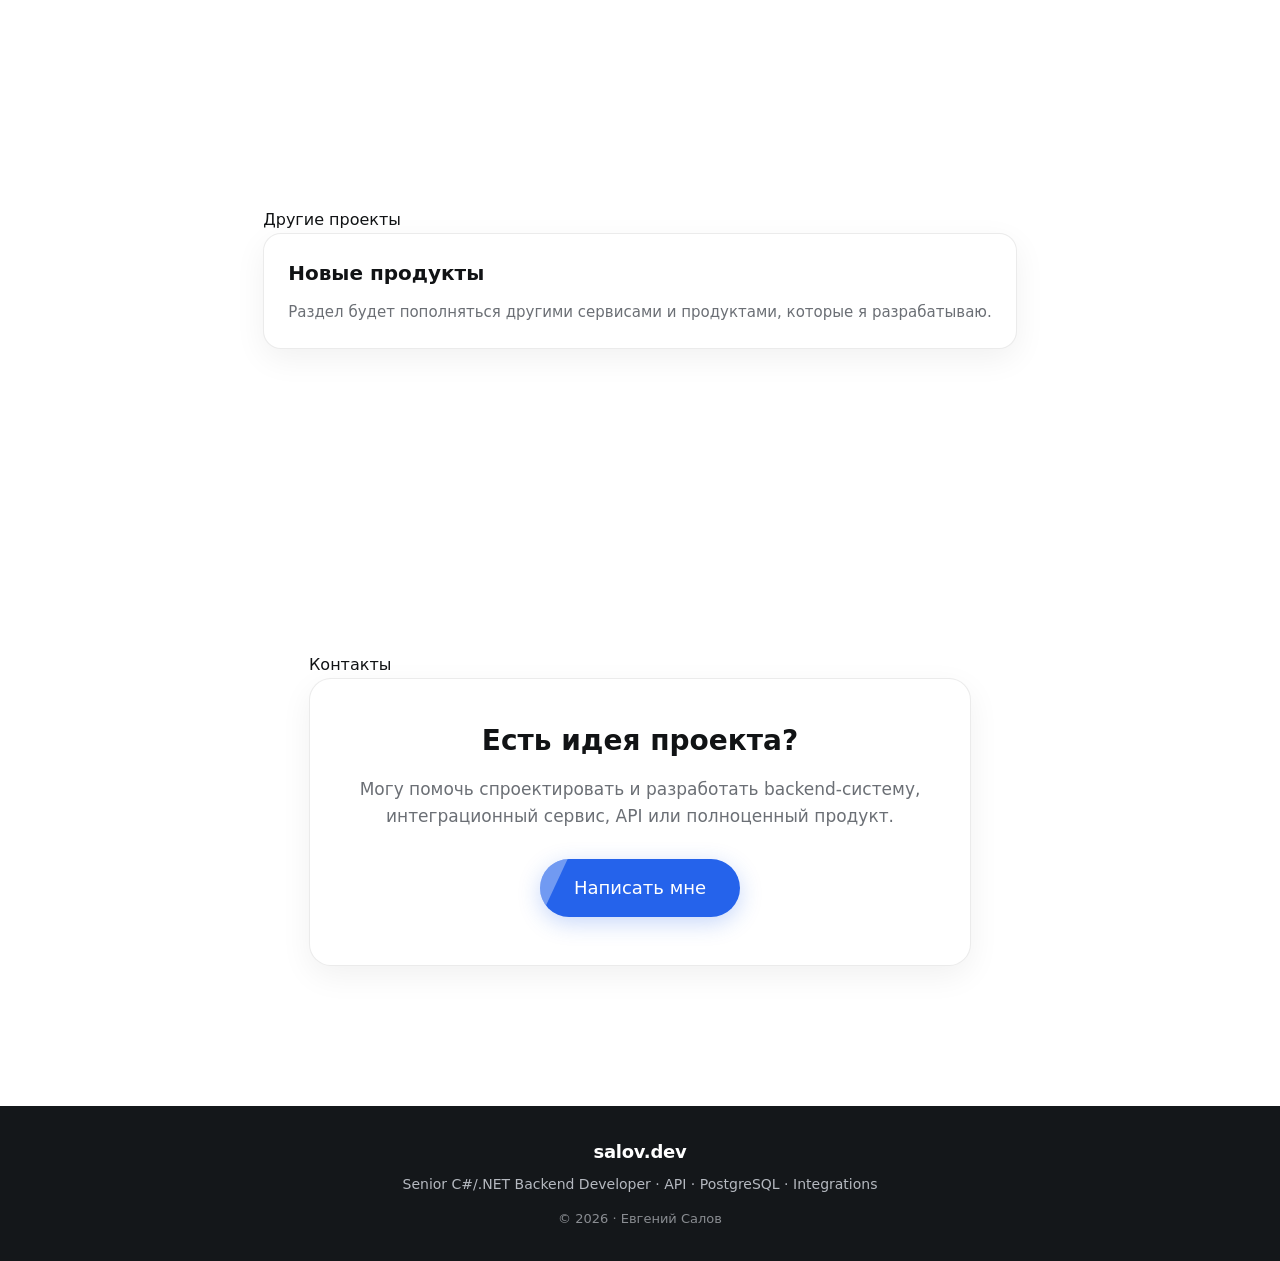
==== commit f0b15dc7: "ref" ====
--- a/projects.html
+++ b/projects.html
@@ -388,7 +388,7 @@
 
     </div>
 
-    
+
 <!-- MUSIC DOWNLOADER -->
 
 <div class="card">
@@ -491,32 +491,38 @@
 
 
     <div style="
-        display: flex;
-        gap: 15px;
-        flex-wrap: wrap;
-        margin-top: 30px;
-    ">
-
-        <a href="https://github.com/Salov-it/MusicDownloader/releases/tag/v1.0.0"
-           target="_blank"
-           rel="noopener noreferrer"
-           class="animated-btn">
-
-            Скачать приложение
-
-        </a>
-
-
-        <a href="https://github.com/Salov-it/MusicDownloader"
-           target="_blank"
-           rel="noopener noreferrer"
-           class="btn-outline">
-
-            GitHub
-
-        </a>
-
-    </div>
+    display: flex;
+    gap: 15px;
+    flex-wrap: wrap;
+    margin-top: 30px;
+">
+
+    <a href="/musicdownloader/"
+       class="animated-btn">
+
+        Страница приложения
+
+    </a>
+
+    <a href="https://github.com/Salov-it/MusicDownloader/releases/latest"
+       target="_blank"
+       rel="noopener noreferrer"
+       class="btn-outline">
+
+        Скачать приложение
+
+    </a>
+
+    <a href="https://github.com/Salov-it/MusicDownloader"
+       target="_blank"
+       rel="noopener noreferrer"
+       class="btn-outline">
+
+        GitHub
+
+    </a>
+
+</div>
 
 </div>
 
